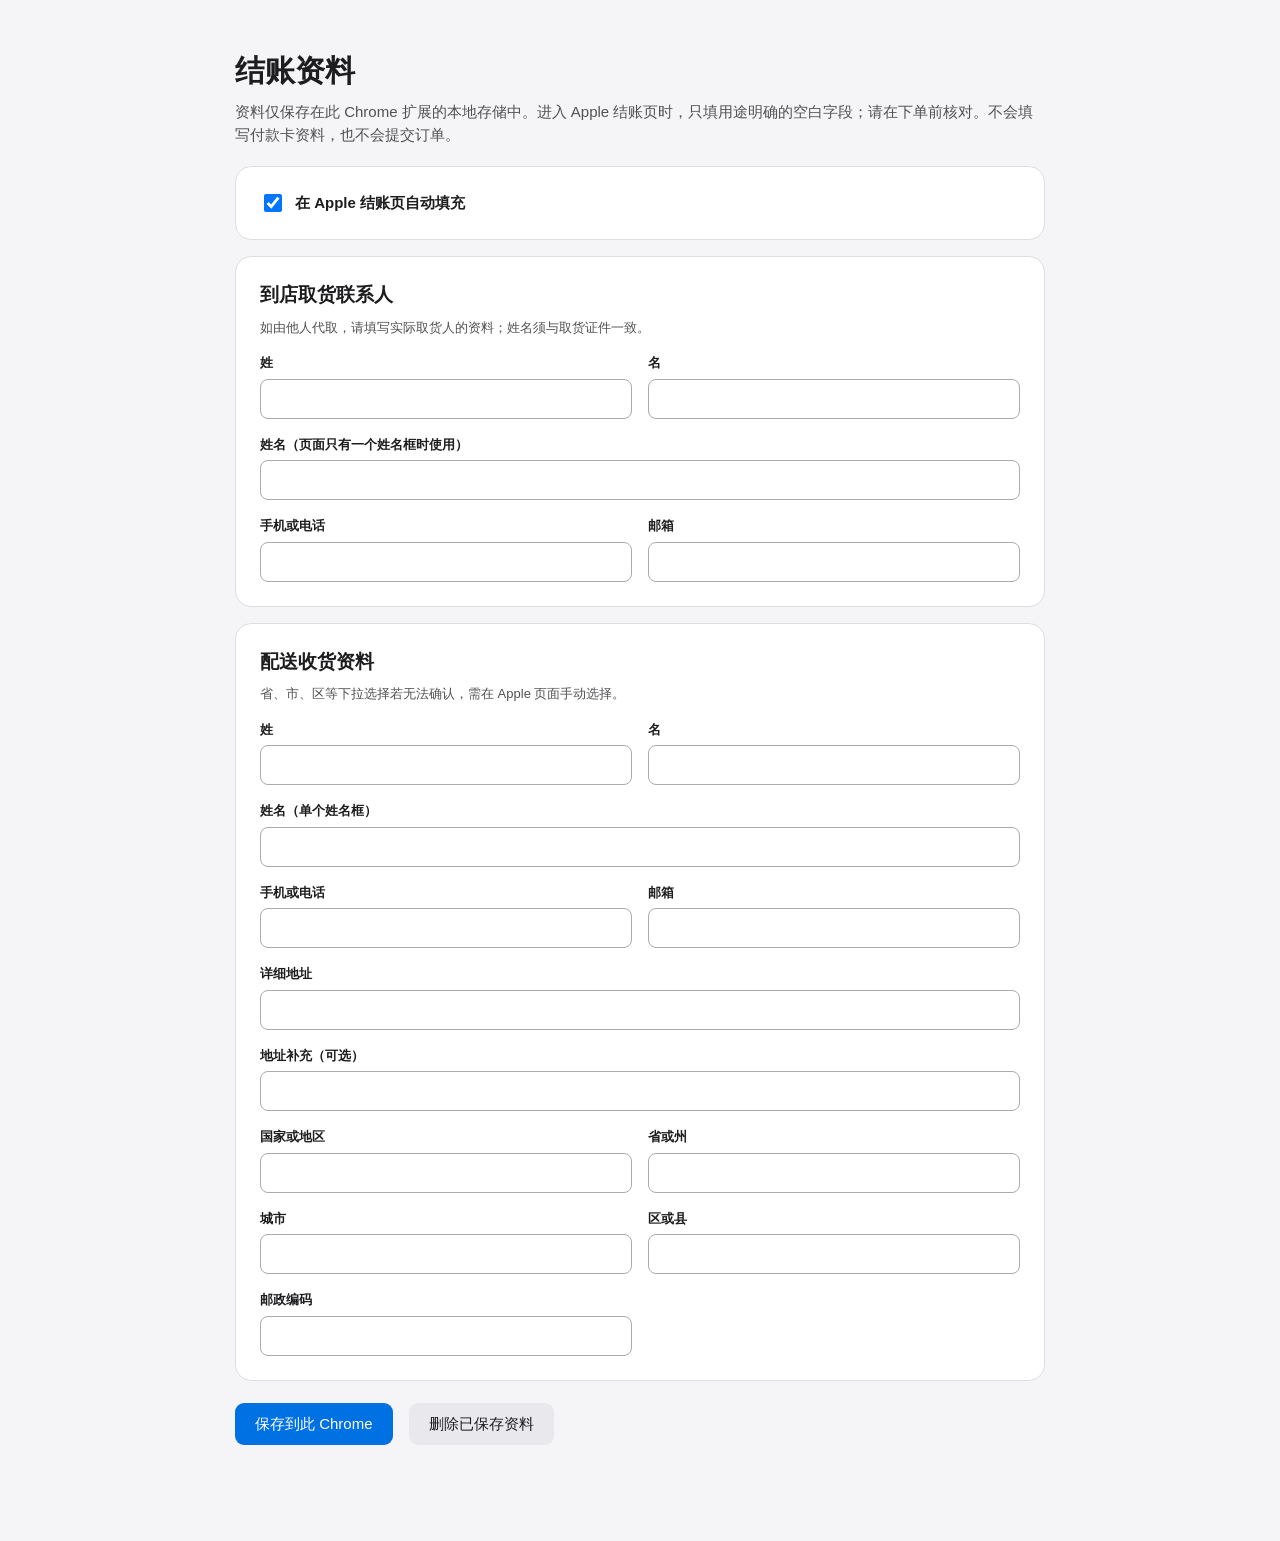
==== browser-extension/profile.html @ 0819d71e "Add local checkout profile autofill to Chrome extension" ====
<!doctype html>
<html lang="zh-CN">
<head>
  <meta charset="utf-8">
  <meta name="viewport" content="width=device-width, initial-scale=1">
  <title>Apple Pickup Watcher · 结账资料</title>
  <style>
    * { box-sizing: border-box; }
    body { margin: 0; background: #f5f5f7; color: #1d1d1f; font: 15px/1.5 -apple-system, BlinkMacSystemFont, "Segoe UI", sans-serif; }
    main { max-width: 850px; margin: 48px auto; padding: 0 20px 48px; }
    h1 { font-size: 30px; margin: 0 0 8px; }
    h2 { font-size: 19px; margin: 0 0 8px; }
    p { margin: 0 0 20px; color: #515154; }
    section { background: #fff; border: 1px solid #dedee2; border-radius: 16px; padding: 24px; margin: 16px 0; }
    .grid { display: grid; grid-template-columns: repeat(2, minmax(0, 1fr)); gap: 16px; }
    label { display: block; font-weight: 600; font-size: 13px; }
    input[type="text"], input[type="email"], input[type="tel"] { width: 100%; height: 40px; margin-top: 6px; padding: 8px 11px; border: 1px solid #aaaab0; border-radius: 8px; background: #fff; color: inherit; font: inherit; }
    input:focus { outline: 2px solid #0071e3; outline-offset: 1px; }
    .wide { grid-column: 1 / -1; }
    .toggle { display: flex; align-items: center; gap: 10px; font-size: 15px; }
    .toggle input { width: 18px; height: 18px; }
    .hint { font-size: 13px; margin: 0 0 16px; }
    .actions { display: flex; align-items: center; gap: 16px; margin-top: 22px; }
    button { border: 0; border-radius: 9px; background: #0071e3; color: #fff; padding: 10px 20px; font: inherit; cursor: pointer; }
    button:hover { background: #0066cc; }
    button.secondary { background: #e8e8ed; color: #1d1d1f; }
    button.secondary:hover { background: #dedee3; }
    #status { color: #17663a; }
    @media (max-width: 600px) { main { margin-top: 24px; } .grid { grid-template-columns: 1fr; } .wide { grid-column: auto; } }
  </style>
</head>
<body>
  <main>
    <h1>结账资料</h1>
    <p>资料仅保存在此 Chrome 扩展的本地存储中。进入 Apple 结账页时，只填用途明确的空白字段；请在下单前核对。不会填写付款卡资料，也不会提交订单。</p>
    <form id="profile-form">
      <section>
        <label class="toggle"><input type="checkbox" name="enabled" checked> 在 Apple 结账页自动填充</label>
      </section>
      <section>
        <h2>到店取货联系人</h2>
        <p class="hint">如由他人代取，请填写实际取货人的资料；姓名须与取货证件一致。</p>
        <div class="grid">
          <label>姓 <input type="text" name="pickup.familyName" autocomplete="off"></label>
          <label>名 <input type="text" name="pickup.givenName" autocomplete="off"></label>
          <label class="wide">姓名（页面只有一个姓名框时使用） <input type="text" name="pickup.fullName" autocomplete="off"></label>
          <label>手机或电话 <input type="tel" name="pickup.phone" autocomplete="off"></label>
          <label>邮箱 <input type="email" name="pickup.email" autocomplete="off"></label>
        </div>
      </section>
      <section>
        <h2>配送收货资料</h2>
        <p class="hint">省、市、区等下拉选择若无法确认，需在 Apple 页面手动选择。</p>
        <div class="grid">
          <label>姓 <input type="text" name="delivery.familyName" autocomplete="off"></label>
          <label>名 <input type="text" name="delivery.givenName" autocomplete="off"></label>
          <label class="wide">姓名（单个姓名框） <input type="text" name="delivery.fullName" autocomplete="off"></label>
          <label>手机或电话 <input type="tel" name="delivery.phone" autocomplete="off"></label>
          <label>邮箱 <input type="email" name="delivery.email" autocomplete="off"></label>
          <label class="wide">详细地址 <input type="text" name="delivery.address1" autocomplete="off"></label>
          <label class="wide">地址补充（可选） <input type="text" name="delivery.address2" autocomplete="off"></label>
          <label>国家或地区 <input type="text" name="delivery.country" autocomplete="off"></label>
          <label>省或州 <input type="text" name="delivery.state" autocomplete="off"></label>
          <label>城市 <input type="text" name="delivery.city" autocomplete="off"></label>
          <label>区或县 <input type="text" name="delivery.district" autocomplete="off"></label>
          <label>邮政编码 <input type="text" name="delivery.postalCode" autocomplete="off"></label>
        </div>
      </section>
      <div class="actions">
        <button type="submit">保存到此 Chrome</button>
        <button class="secondary" id="clear-profile" type="button">删除已保存资料</button>
        <span id="status" role="status" aria-live="polite"></span>
      </div>
    </form>
  </main>
  <script src="profile.js"></script>
</body>
</html>
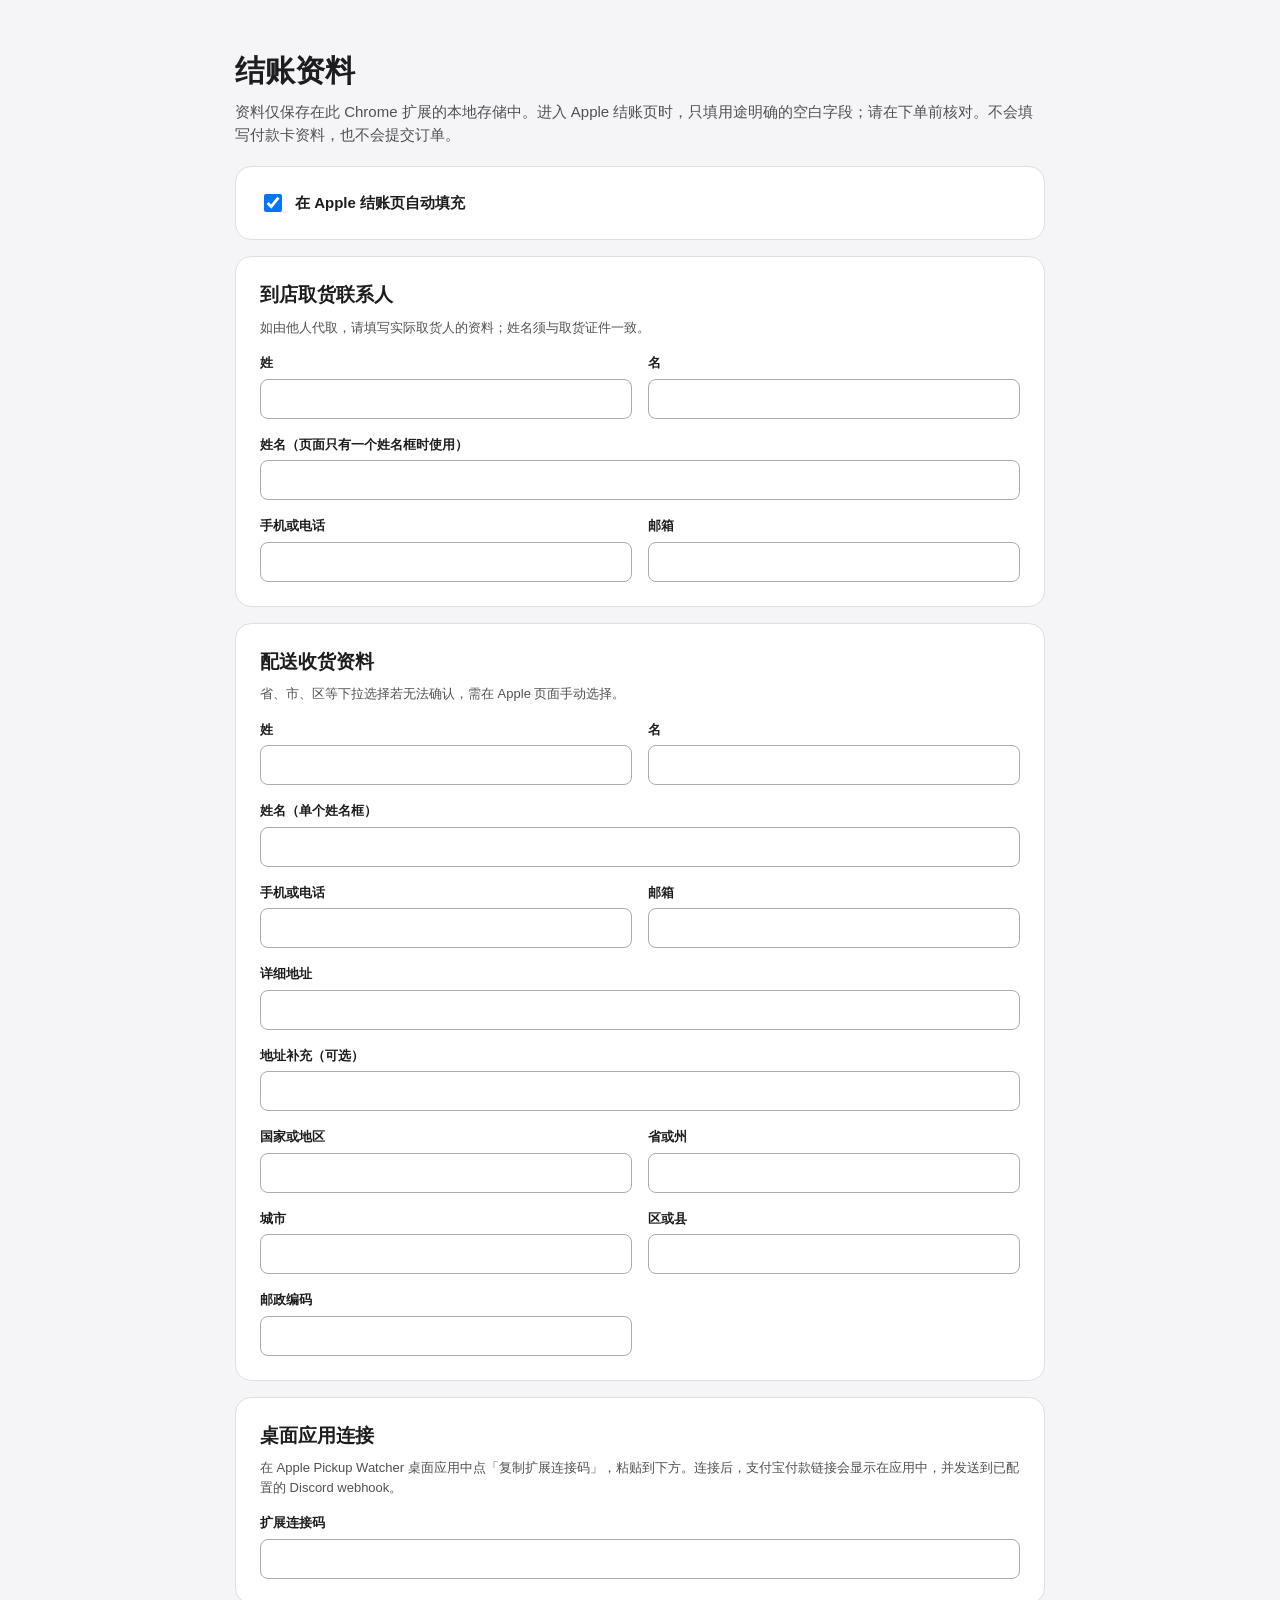
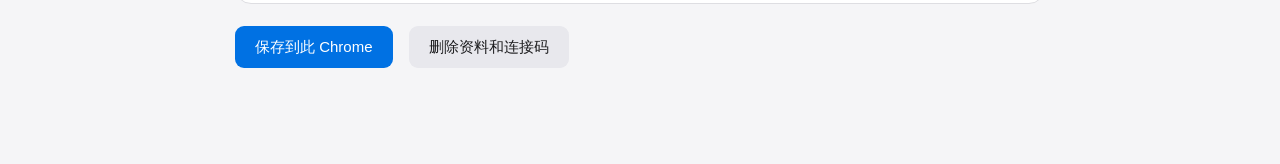
==== commit 82fdfd0f: "Add checkout flow and Alipay link bridge" ====
--- a/browser-extension/profile.html
+++ b/browser-extension/profile.html
@@ -14,7 +14,7 @@
     section { background: #fff; border: 1px solid #dedee2; border-radius: 16px; padding: 24px; margin: 16px 0; }
     .grid { display: grid; grid-template-columns: repeat(2, minmax(0, 1fr)); gap: 16px; }
     label { display: block; font-weight: 600; font-size: 13px; }
-    input[type="text"], input[type="email"], input[type="tel"] { width: 100%; height: 40px; margin-top: 6px; padding: 8px 11px; border: 1px solid #aaaab0; border-radius: 8px; background: #fff; color: inherit; font: inherit; }
+    input[type="text"], input[type="email"], input[type="tel"], input[type="password"] { width: 100%; height: 40px; margin-top: 6px; padding: 8px 11px; border: 1px solid #aaaab0; border-radius: 8px; background: #fff; color: inherit; font: inherit; }
     input:focus { outline: 2px solid #0071e3; outline-offset: 1px; }
     .wide { grid-column: 1 / -1; }
     .toggle { display: flex; align-items: center; gap: 10px; font-size: 15px; }
@@ -66,9 +66,14 @@
           <label>邮政编码 <input type="text" name="delivery.postalCode" autocomplete="off"></label>
         </div>
       </section>
+      <section>
+        <h2>桌面应用连接</h2>
+        <p class="hint">在 Apple Pickup Watcher 桌面应用中点「复制扩展连接码」，粘贴到下方。连接后，支付宝付款链接会显示在应用中，并发送到已配置的 Discord webhook。</p>
+        <label>扩展连接码 <input type="password" name="bridgeToken" autocomplete="off" spellcheck="false"></label>
+      </section>
       <div class="actions">
         <button type="submit">保存到此 Chrome</button>
-        <button class="secondary" id="clear-profile" type="button">删除已保存资料</button>
+        <button class="secondary" id="clear-profile" type="button">删除资料和连接码</button>
         <span id="status" role="status" aria-live="polite"></span>
       </div>
     </form>
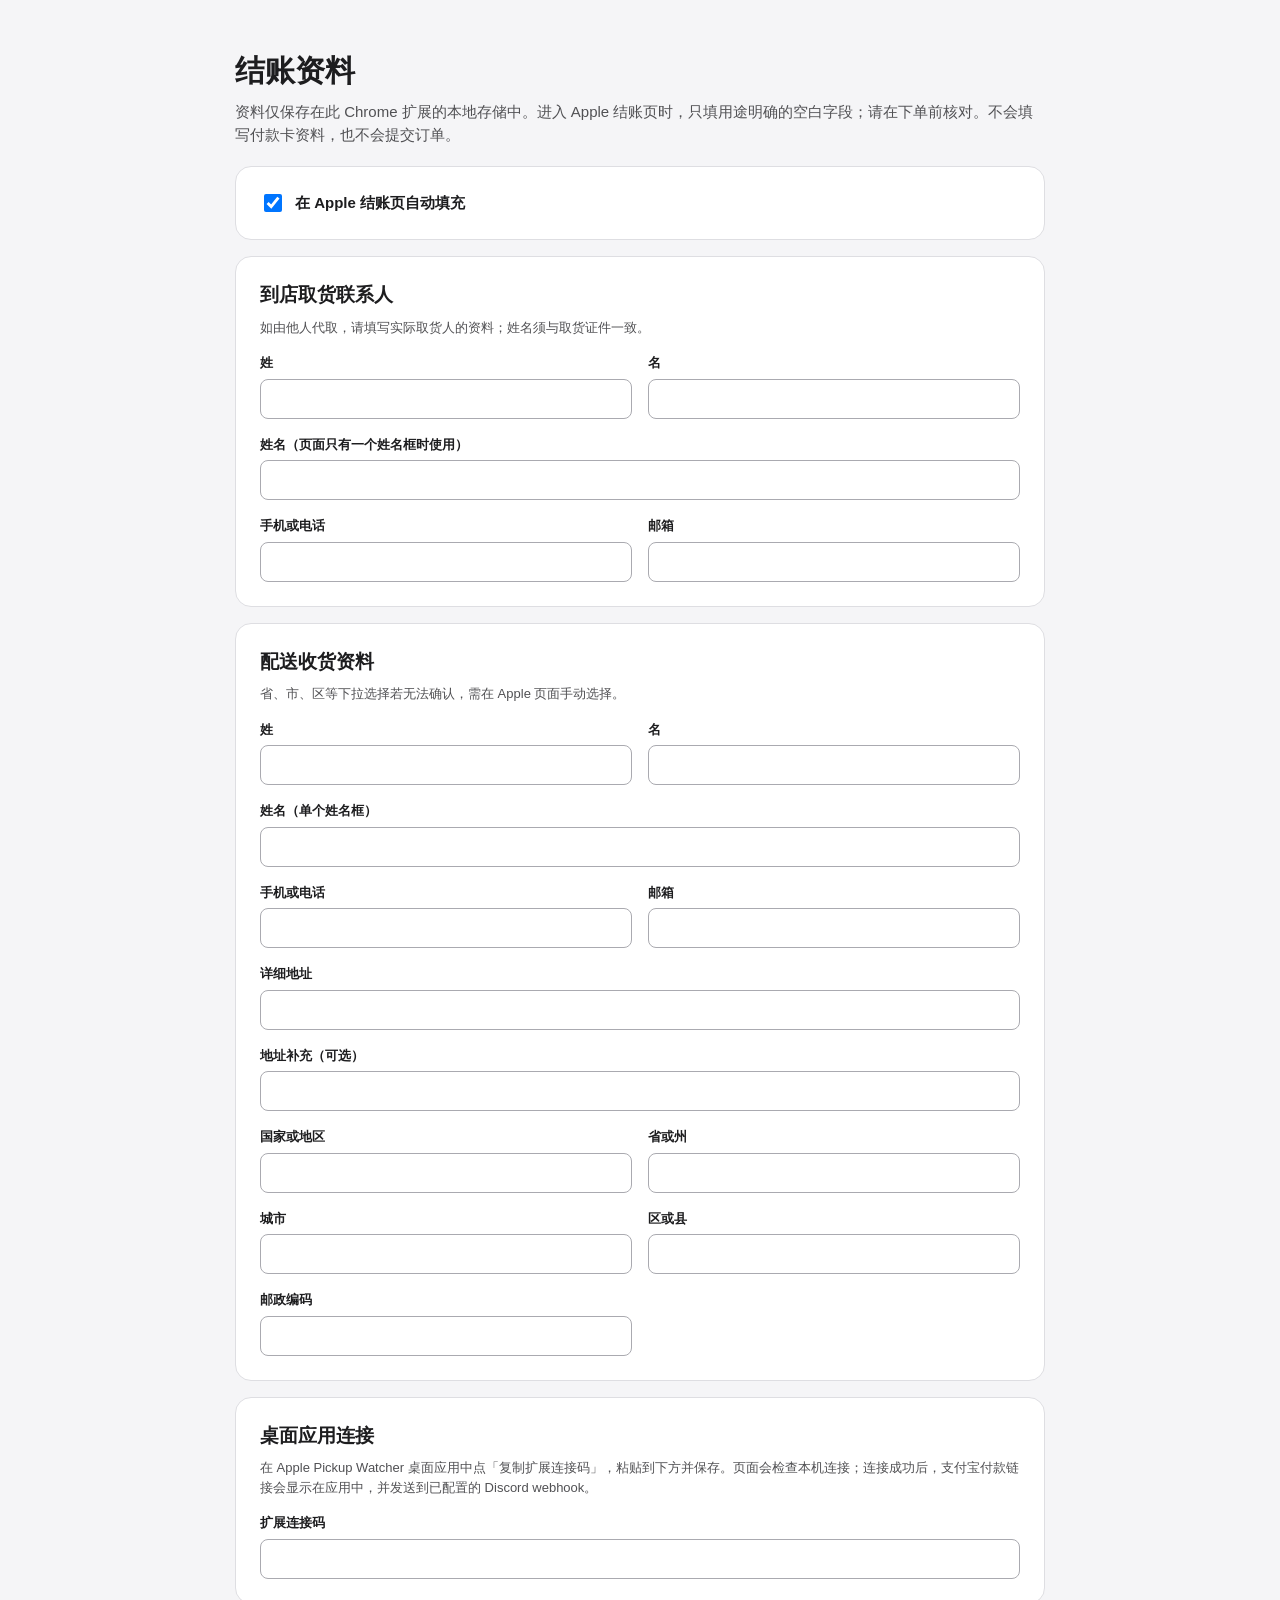
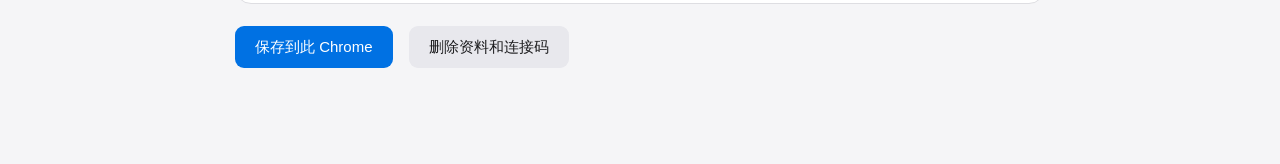
==== commit 318682bb: "Verify extension pairing when saving checkout profile" ====
--- a/browser-extension/profile.html
+++ b/browser-extension/profile.html
@@ -25,7 +25,7 @@
     button:hover { background: #0066cc; }
     button.secondary { background: #e8e8ed; color: #1d1d1f; }
     button.secondary:hover { background: #dedee3; }
-    #status { color: #17663a; }
+    #status { color: #515154; }
     @media (max-width: 600px) { main { margin-top: 24px; } .grid { grid-template-columns: 1fr; } .wide { grid-column: auto; } }
   </style>
 </head>
@@ -68,7 +68,7 @@
       </section>
       <section>
         <h2>桌面应用连接</h2>
-        <p class="hint">在 Apple Pickup Watcher 桌面应用中点「复制扩展连接码」，粘贴到下方。连接后，支付宝付款链接会显示在应用中，并发送到已配置的 Discord webhook。</p>
+        <p class="hint">在 Apple Pickup Watcher 桌面应用中点「复制扩展连接码」，粘贴到下方并保存。页面会检查本机连接；连接成功后，支付宝付款链接会显示在应用中，并发送到已配置的 Discord webhook。</p>
         <label>扩展连接码 <input type="password" name="bridgeToken" autocomplete="off" spellcheck="false"></label>
       </section>
       <div class="actions">
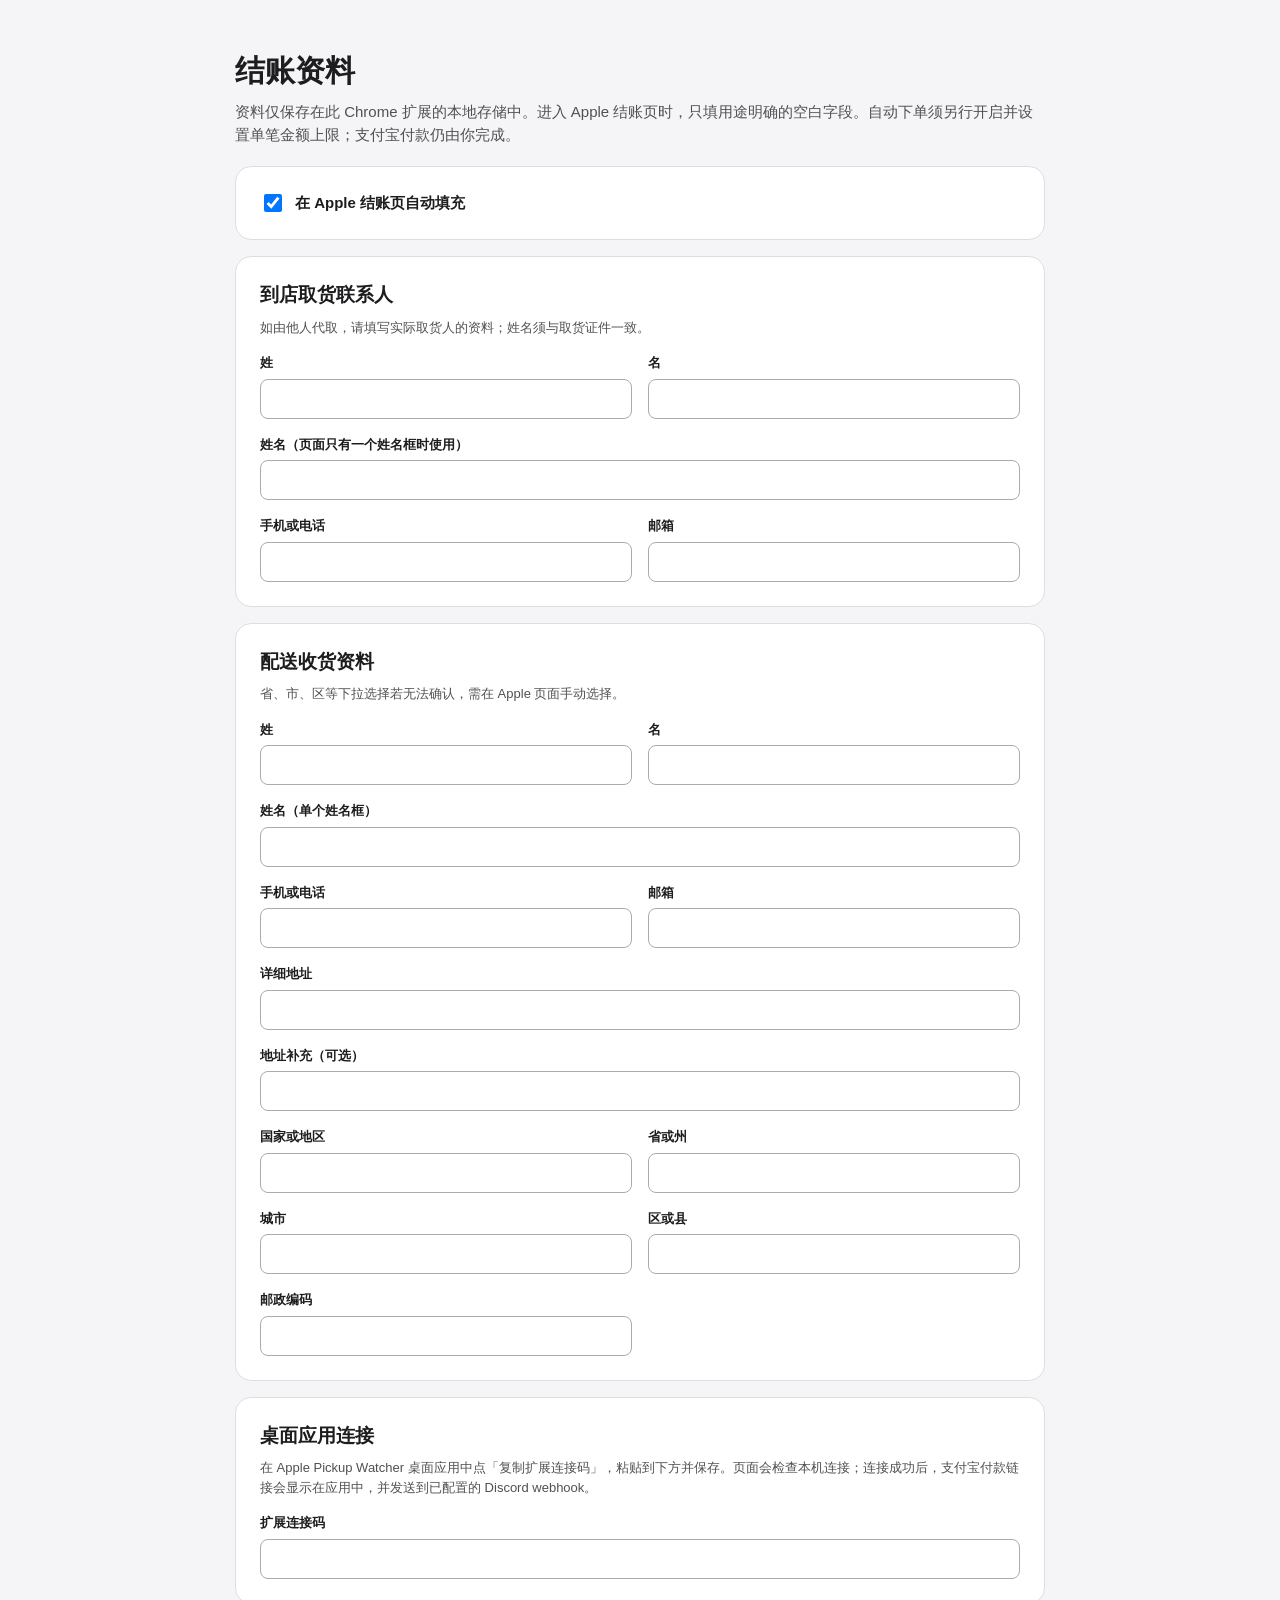
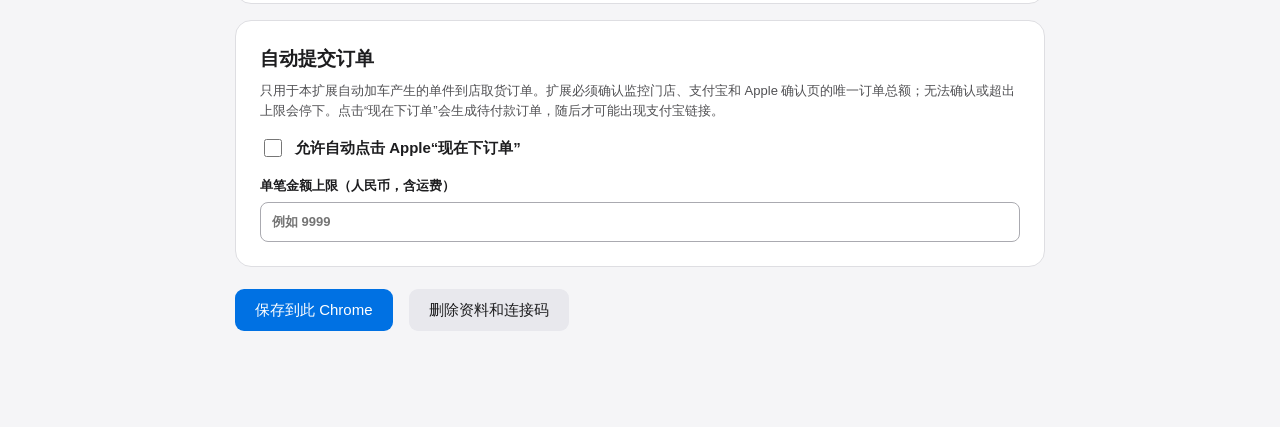
==== commit 2c07ad67: "Add capped automatic order submission and checkout timeout" ====
--- a/browser-extension/profile.html
+++ b/browser-extension/profile.html
@@ -14,7 +14,7 @@
     section { background: #fff; border: 1px solid #dedee2; border-radius: 16px; padding: 24px; margin: 16px 0; }
     .grid { display: grid; grid-template-columns: repeat(2, minmax(0, 1fr)); gap: 16px; }
     label { display: block; font-weight: 600; font-size: 13px; }
-    input[type="text"], input[type="email"], input[type="tel"], input[type="password"] { width: 100%; height: 40px; margin-top: 6px; padding: 8px 11px; border: 1px solid #aaaab0; border-radius: 8px; background: #fff; color: inherit; font: inherit; }
+    input[type="text"], input[type="email"], input[type="tel"], input[type="password"], input[type="number"] { width: 100%; height: 40px; margin-top: 6px; padding: 8px 11px; border: 1px solid #aaaab0; border-radius: 8px; background: #fff; color: inherit; font: inherit; }
     input:focus { outline: 2px solid #0071e3; outline-offset: 1px; }
     .wide { grid-column: 1 / -1; }
     .toggle { display: flex; align-items: center; gap: 10px; font-size: 15px; }
@@ -32,7 +32,7 @@
 <body>
   <main>
     <h1>结账资料</h1>
-    <p>资料仅保存在此 Chrome 扩展的本地存储中。进入 Apple 结账页时，只填用途明确的空白字段；请在下单前核对。不会填写付款卡资料，也不会提交订单。</p>
+    <p>资料仅保存在此 Chrome 扩展的本地存储中。进入 Apple 结账页时，只填用途明确的空白字段。自动下单须另行开启并设置单笔金额上限；支付宝付款仍由你完成。</p>
     <form id="profile-form">
       <section>
         <label class="toggle"><input type="checkbox" name="enabled" checked> 在 Apple 结账页自动填充</label>
@@ -71,6 +71,12 @@
         <p class="hint">在 Apple Pickup Watcher 桌面应用中点「复制扩展连接码」，粘贴到下方并保存。页面会检查本机连接；连接成功后，支付宝付款链接会显示在应用中，并发送到已配置的 Discord webhook。</p>
         <label>扩展连接码 <input type="password" name="bridgeToken" autocomplete="off" spellcheck="false"></label>
       </section>
+      <section>
+        <h2>自动提交订单</h2>
+        <p class="hint">只用于本扩展自动加车产生的单件到店取货订单。扩展必须确认监控门店、支付宝和 Apple 确认页的唯一订单总额；无法确认或超出上限会停下。点击“现在下订单”会生成待付款订单，随后才可能出现支付宝链接。</p>
+        <label class="toggle"><input type="checkbox" name="autoPlaceOrder"> 允许自动点击 Apple“现在下订单”</label>
+        <label style="margin-top: 16px">单笔金额上限（人民币，含运费） <input type="number" name="maxOrderCny" min="1" max="1000000" step="1" inputmode="numeric" autocomplete="off" placeholder="例如 9999"></label>
+      </section>
       <div class="actions">
         <button type="submit">保存到此 Chrome</button>
         <button class="secondary" id="clear-profile" type="button">删除资料和连接码</button>
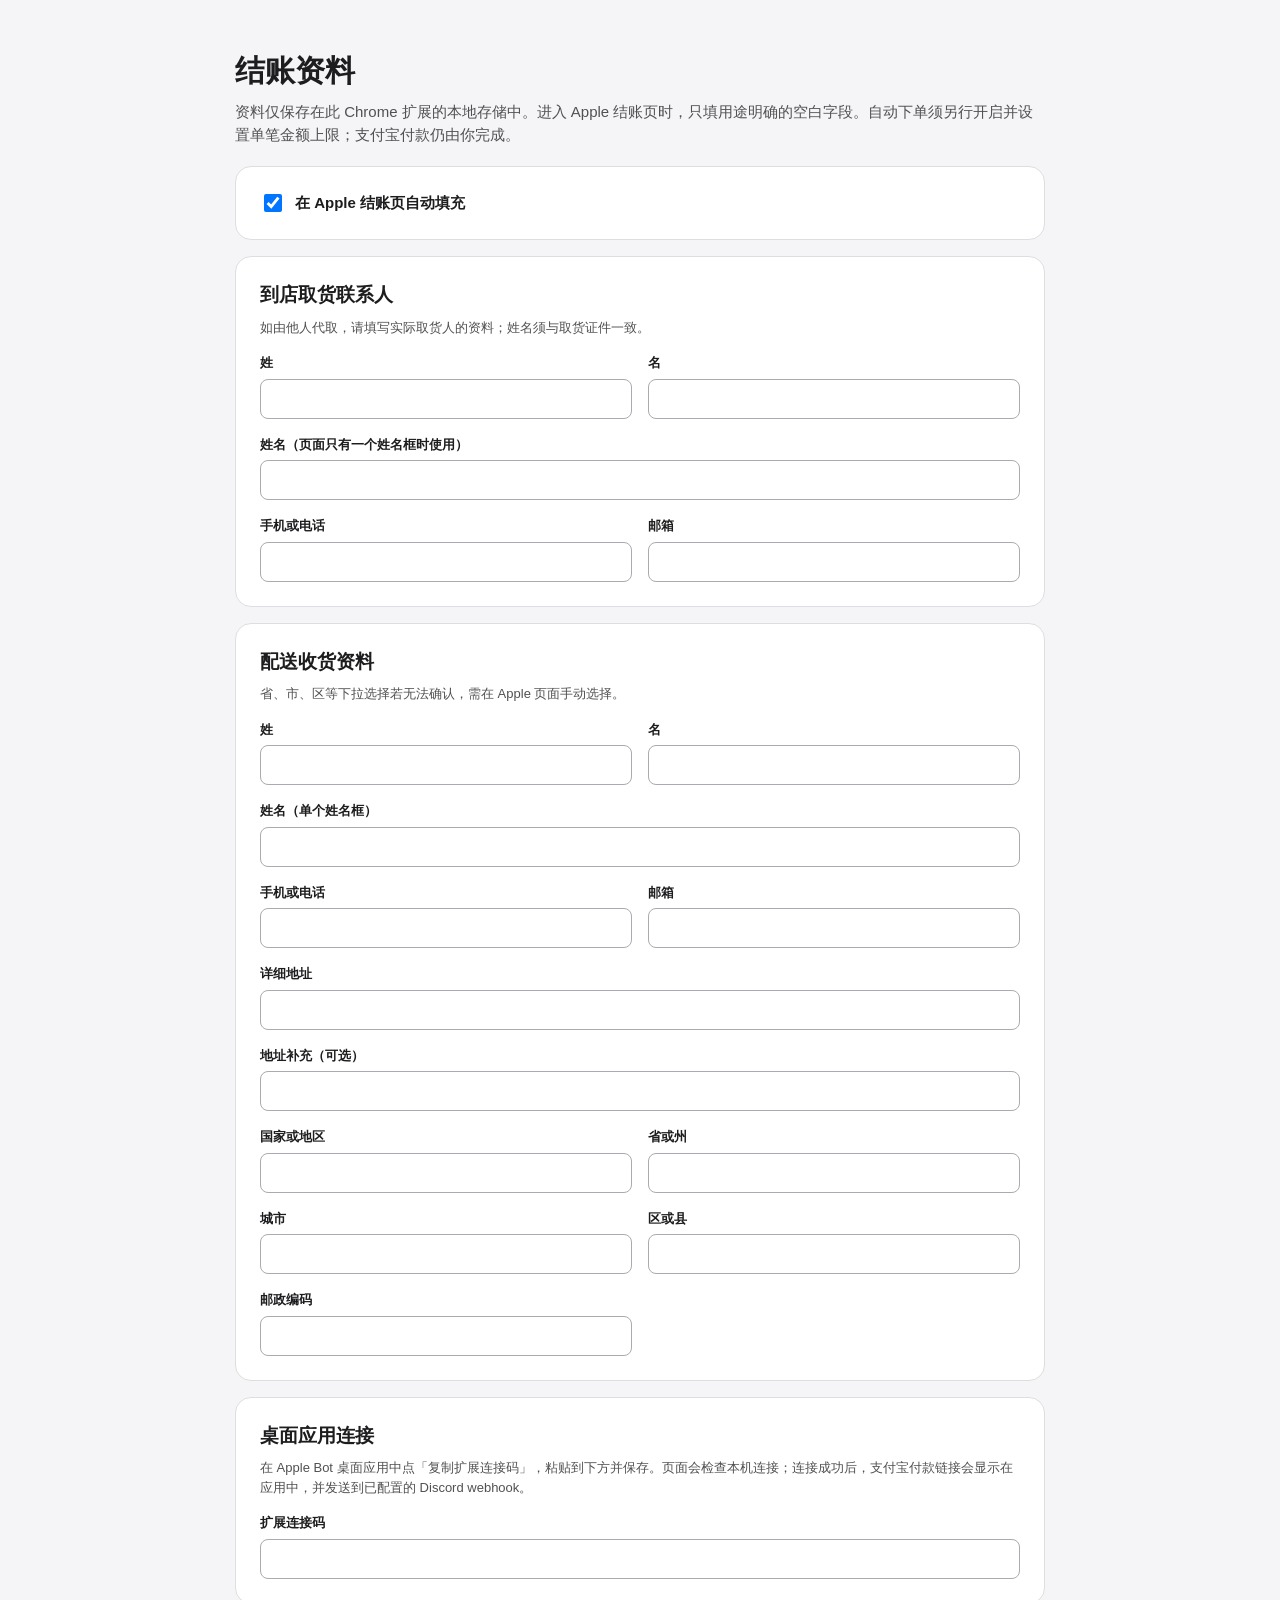
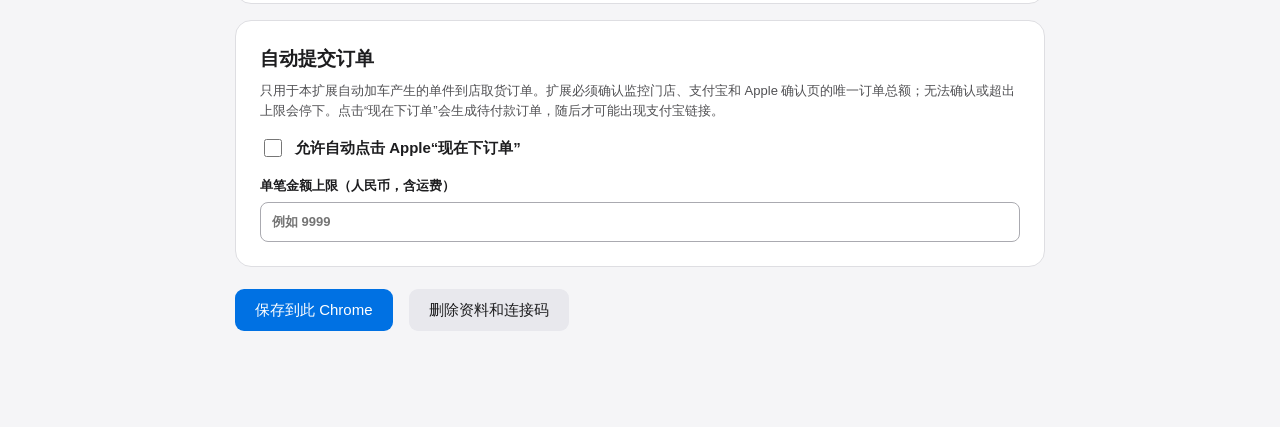
==== commit bdf07262: "Refine control desk and rename desktop app to Apple Bot" ====
--- a/browser-extension/profile.html
+++ b/browser-extension/profile.html
@@ -3,7 +3,7 @@
 <head>
   <meta charset="utf-8">
   <meta name="viewport" content="width=device-width, initial-scale=1">
-  <title>Apple Pickup Watcher · 结账资料</title>
+  <title>Apple Bot · 结账资料</title>
   <style>
     * { box-sizing: border-box; }
     body { margin: 0; background: #f5f5f7; color: #1d1d1f; font: 15px/1.5 -apple-system, BlinkMacSystemFont, "Segoe UI", sans-serif; }
@@ -68,7 +68,7 @@
       </section>
       <section>
         <h2>桌面应用连接</h2>
-        <p class="hint">在 Apple Pickup Watcher 桌面应用中点「复制扩展连接码」，粘贴到下方并保存。页面会检查本机连接；连接成功后，支付宝付款链接会显示在应用中，并发送到已配置的 Discord webhook。</p>
+        <p class="hint">在 Apple Bot 桌面应用中点「复制扩展连接码」，粘贴到下方并保存。页面会检查本机连接；连接成功后，支付宝付款链接会显示在应用中，并发送到已配置的 Discord webhook。</p>
         <label>扩展连接码 <input type="password" name="bridgeToken" autocomplete="off" spellcheck="false"></label>
       </section>
       <section>
